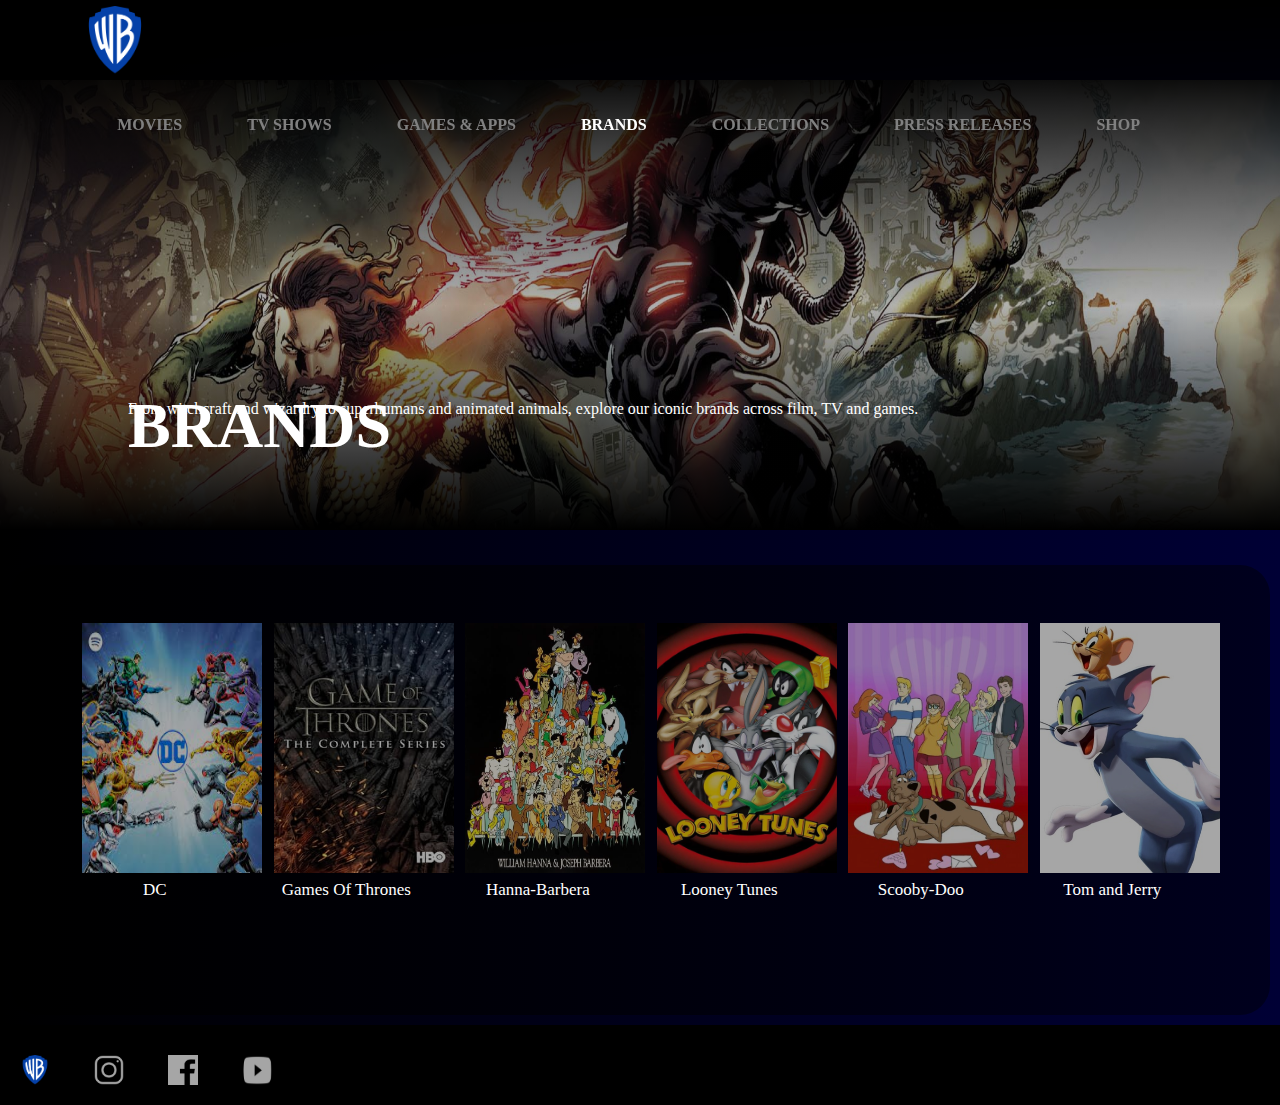
==== brands.html @ 33ad989e "assignment submission" ====
<!doctype html>
<html lang="en">
	<head>
		<meta charset="UTF-8">
		<meta http-equiv="X-UA Compatible" content="IE=edge">
		<meta name="author" content= "Lawrence Bray">
		<meta name= "description" content= "Home of Warner Bros Movies, TV Shows and Video Games including Harry Potter, DC Comics and more!">
		<title>WarnerBros.com | Brands</title>
		<link rel="icon" href="Warner_Bros._(2019)_logo.svg.png"
		type="image/x-icon">
		<link rel="stylesheet" href="presentation2.css">
	</head>
	<body>
		<nav>
			<li><a href="index.html"><img src="Warner_Bros._(2020)_logo.svg.png"></a>
				<ul>	
				    <li><a href="movies.html">MOVIES</a>
					<li><a href="tvshows.html">TV SHOWS</a>
					<li><a href="games&apps.html">GAMES & APPS</a>
					<li><a class="active" href="brands.html">BRANDS</a>
					<li><a href="collections.html">COLLECTIONS</a>
					<li><a href="pressreleases.html">PRESS RELEASES</a>
					<li><a href="shop.html">SHOP</a>
				</ul>
			</nav>
			<header>
			<img src="banner.jpg" alt="shazam! fury of the gods">
			
			<section>
			<h1 style="filter:brightness(100%);">BRANDS</h1>
			<p>From witchcraft and wizardry to superhumans and animated animals, explore our iconic brands across film, TV and games.</p>
			</section>
			</header>
			
		<article style="height:450px;">
		
			<figure>
				<a href="index.html"><img src="dc.jpg"class="image"></a>
				<figcaption>DC</figcaption>
				</figure>
				<figure>
				<a href="index.html"><img src="game of thrones.jpg" class="image"></a>
				<figcaption>Games Of Thrones</figcaption>
				</figure>
				<figure>
				<a href="index.html"><img src="hanna_barbera_characters.jpg" class="image"></a>
				<figcaption>Hanna-Barbera</figcaption>
				</figure>
				<figure>
				<a href="index.html"><img src="Looney_Tunes_TV_Series-292381073-large.jpg" class="image"></a>
				<figcaption>Looney Tunes</figcaption>
				</figure>
				<figure>
				<a href="index.html"><img src="scooby doo.jpg" class="image"></a>
				<figcaption>Scooby-Doo</figcaption>
				</figure>
				<figure>
				<a href="index.html"><img src="tom-jerry-7636054-normal.jpg" class="image"></a>
				<figcaption>Tom and Jerry</figcaption>
				</figure>
		</article>
	</body>
	<footer>
		<img style="filter:brightness(100%);" src="Warner_Bros._(2020)_logo.svg.png" class="image"></a>
		<a href="https://www.instagram.com/warnerbrosentertainment/"><img src="white-instagram-logo-png-transparent.png" class="image"></a>
		<a href="https://www.facebook.com/warnerbrosent/"><img src="facebook logo.png" class="image"></a>
		<a href="https://www.youtube.com/user/WarnerBrosPictures/"><img src="youtube logo.png" class="image"></a>
		
	</footer>
</html>
---- presentation2.css ----
* {
	padding: 0px;
	margin: 0;
	text-decoration: none;
	list-style: none;
	box-sizing: border-box;
	font-weight:none;
}
body{
	top:80px;
	font-family: Rockwell Condensed;
	width: 100%;
	height: 100vh;
	background-image: linear-gradient(to right, #000, #000035);
	background-size: 100%;
	background-position: absolute;
	position: relative;
}
nav img{
	width: 70px;
	height: 75px;
	padding: 3px;
	margin: 3px 80px;
	}
header {
  position: relative;
}
header img {
  display: block;
  width: 100%;
  height: 450px;
  margin-bottom: 35px;
}
section .button{
	display: flex;
	position:absolute;
	top:375px;
	left:23%;
	border-radius:30%;
	height:50px;
	width:100px;
	background-color: rgba(0, 0, 0, 0.2);
	border: 1px solid white;
	justify-content: center;
	color:white;
	align-items:center;
	
}
section{
  position: absolute;
  top: 0;
  left: 0;
  width: 100%;
  height: 100%;
  background-image: linear-gradient(to bottom, rgba(0, 0, 0, 0.95), rgba(0, 0, 0, 0.3), rgba(0, 0, 0, 1));
}
nav{
	background: black;
	height: 80px;
	position: fixed;
	z-index:9999;
	width:100%;
	top:0;
	background:linear-gradient(to bottom, rgba(0,0,0,1), rgba(0,0,0,0.85));
}
 ul{
	float: right;
	margin-right: 80px;
	
}
nav ul li{
	display: inline-block;
	line-height: 80px;
	margin: 0 5px;
	
}
nav ul li a{
	color: white;
	filter: brightness(50%);
	font-weight: bold;
	padding-right: 55px;		
}
nav a:hover{
	filter: brightness(100%);
	transition: 0.3s;	
}
nav a.active {
  filter:brightness(100%);
  color: white;
}
nav img:hover{
	width:73px;
	height:78px;
	transition: .3s;
}
section .button:hover{
	background-color:white;
	text-align:center;
	border: 3px solid #000040; 
	color:#000020;
	
}
section p{
	color:white;
	position:absolute;
	margin-left:10%;
	margin-top:25%;
	font-size:12pt;
	font-family:Daytona Condensed Light;
}
h1{
	color:white;
	position:absolute;
	bottom:15%;
	left:10%;
	font-size: 48pt;
	filter:brightness:(100%);
	
}
h1:hover{
	filter: brightness(50%);
	transition:filter 0.4s ease;
}
h2{
	color:white;
	padding-top: 50px;
	margin-left:50px;
}
article{
	margin-bottom:10px;
	height: 1200px;
	margin-right: 10px;
	margin-left: 10px;
	background: linear-gradient(to right, rgba(0,0,0,0.97),rgba(0,0,20,0.7));
	border-radius:30px;	
}
article figure{
	box-sizing: border-box;
}
figcaption{
	color:white;
	font-size: 17px;
	margin-left:37%;
	width:80%;
	text-align:center;
	
}
figure{
	float: left;
	width:15.2%;
	padding:5px;
}
figure img{
	width: 180px;
	height: 300px;
	padding-top: 50px;
	margin: 3px 37%;
	color:white;
}
.image {
  transition: filter 0.4s ease;
  filter: brightness(65%);
}

.image:hover {
  filter: brightness(100%);

}
footer{
	background: black;
	height:80px;
	bottom:0;
	
}
footer img{
	
	height:30px;
	width:30px;
	margin-left:20px;
	margin-top:30px;
	margin-right:20px;
	display:inline-block;
}
footer p {
	color:white;
	font-size: 10px;
	text-align:center;
}
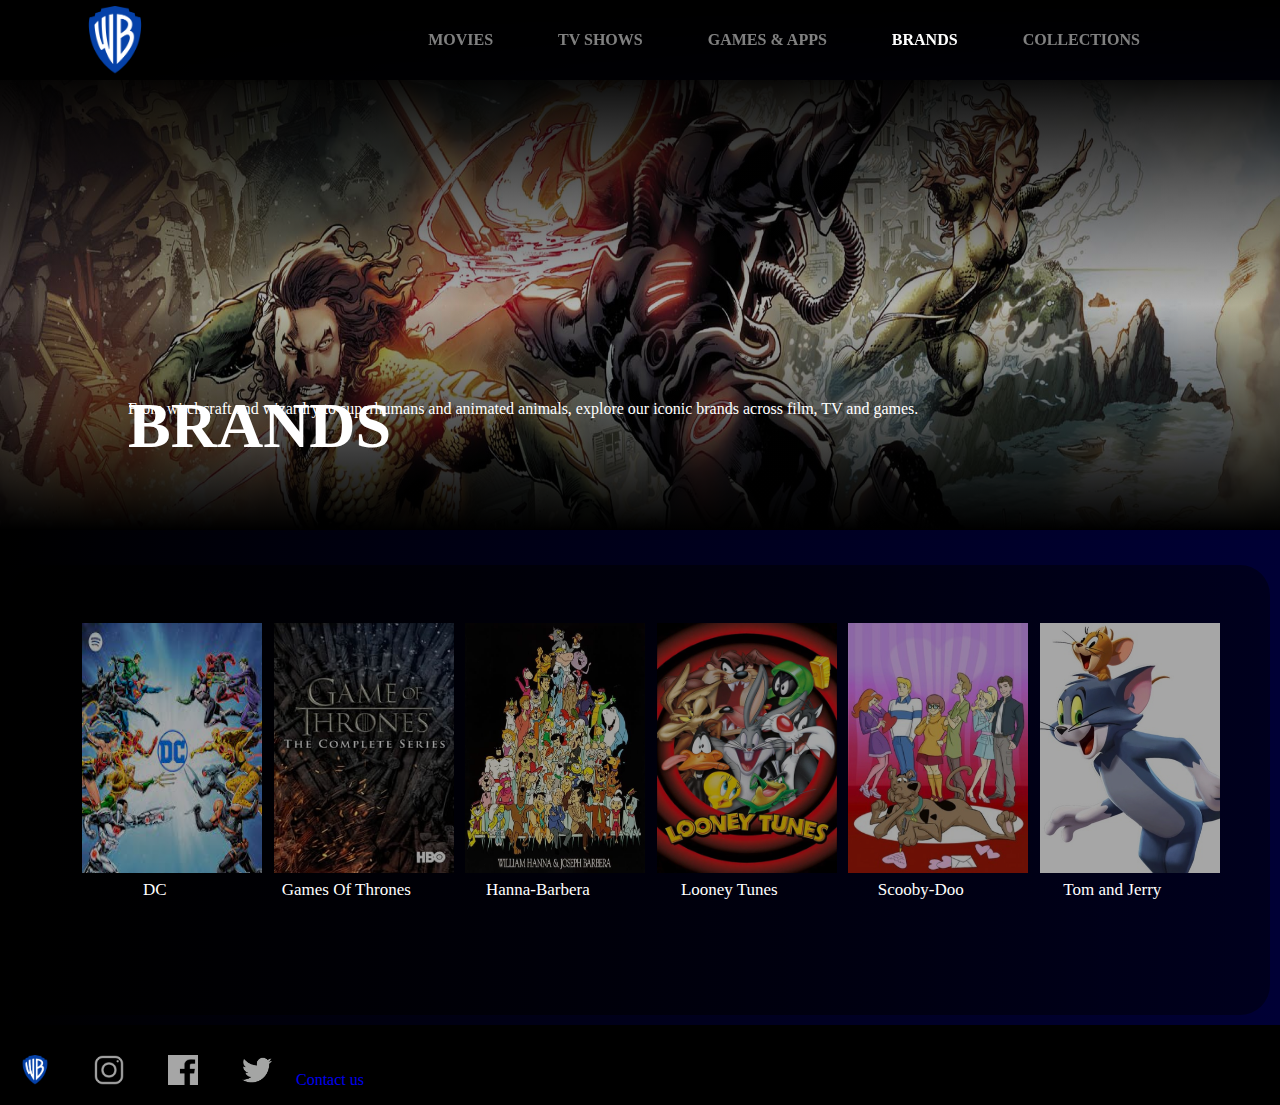
==== commit 01d6b35a: "Update brands.html" ====
--- a/brands.html
+++ b/brands.html
@@ -19,8 +19,7 @@
 					<li><a href="games&apps.html">GAMES & APPS</a>
 					<li><a class="active" href="brands.html">BRANDS</a>
 					<li><a href="collections.html">COLLECTIONS</a>
-					<li><a href="pressreleases.html">PRESS RELEASES</a>
-					<li><a href="shop.html">SHOP</a>
+					
 				</ul>
 			</nav>
 			<header>
@@ -62,9 +61,9 @@
 	</body>
 	<footer>
 		<img style="filter:brightness(100%);" src="Warner_Bros._(2020)_logo.svg.png" class="image"></a>
-		<a href="https://www.instagram.com/warnerbrosentertainment/"><img src="white-instagram-logo-png-transparent.png" class="image"></a>
+		<a href="https://www.instagram.com/warnerbrosentertainment/"><img src="white-instagram-logo-png-transparent.png"class="image"></a>
 		<a href="https://www.facebook.com/warnerbrosent/"><img src="facebook logo.png" class="image"></a>
-		<a href="https://www.youtube.com/user/WarnerBrosPictures/"><img src="youtube logo.png" class="image"></a>
-		
+		<a href="https://twitter.com/Warnerbros/"><img src="twitter.png" class="image"></a>
+		<a href="contactus.html">Contact us</a>
 	</footer>
-</html>  +</html>  
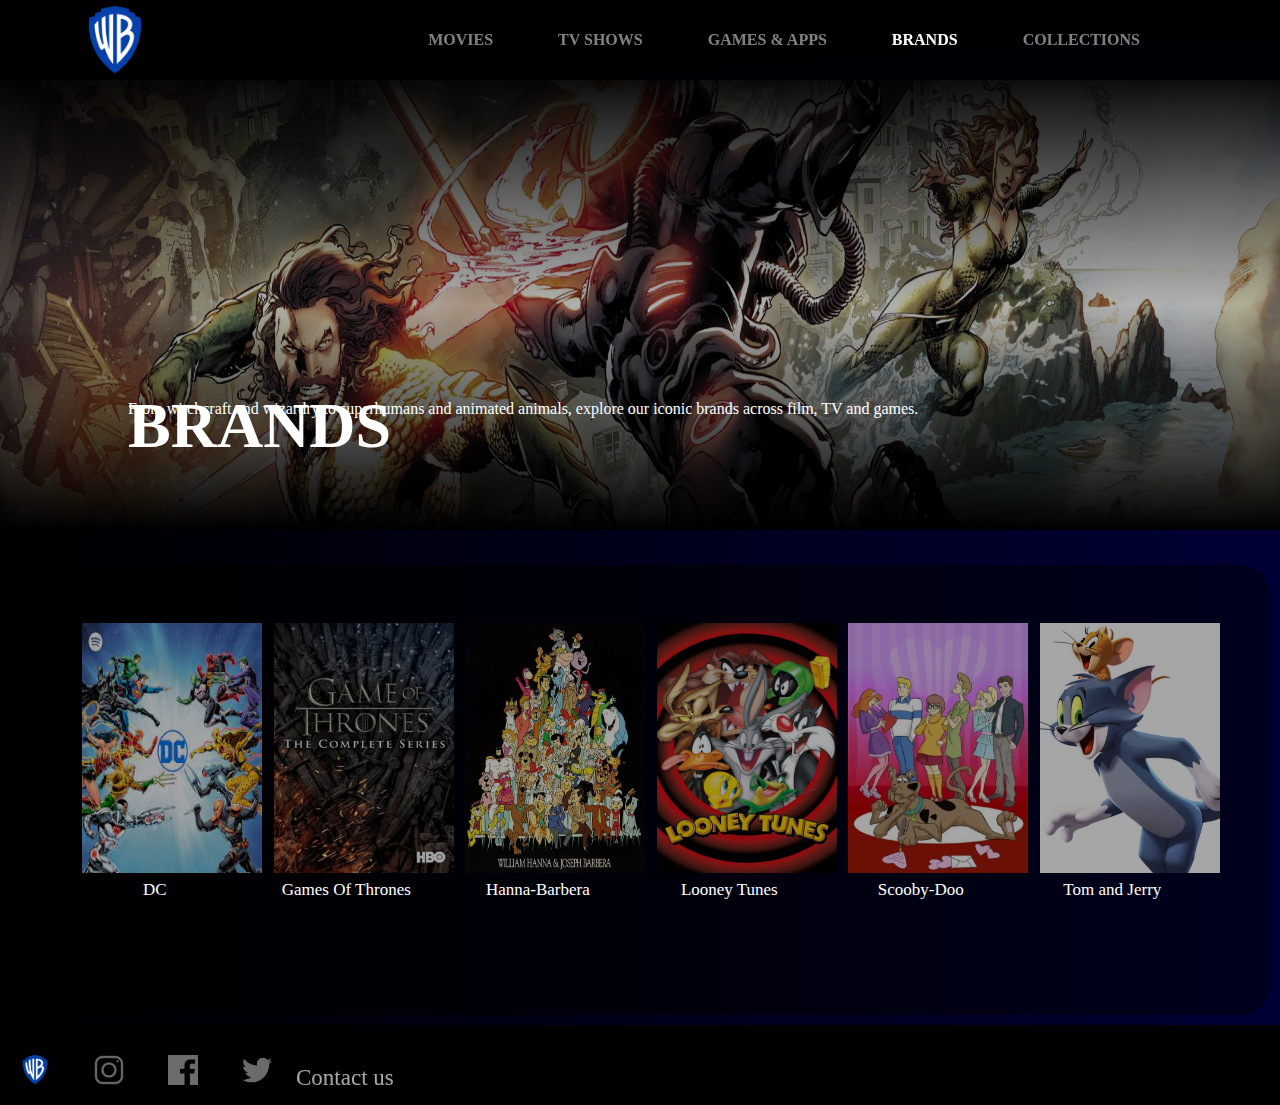
==== commit be667205: "assignment submission" ====
--- a/brands.html
+++ b/brands.html
@@ -8,7 +8,7 @@
 		<title>WarnerBros.com | Brands</title>
 		<link rel="icon" href="Warner_Bros._(2019)_logo.svg.png"
 		type="image/x-icon">
-		<link rel="stylesheet" href="presentation2.css">
+		<link rel="stylesheet" href="presentation3.css">
 	</head>
 	<body>
 		<nav>
@@ -24,7 +24,6 @@
 			</nav>
 			<header>
 			<img src="banner.jpg" alt="shazam! fury of the gods">
-			
 			<section>
 			<h1 style="filter:brightness(100%);">BRANDS</h1>
 			<p>From witchcraft and wizardry to superhumans and animated animals, explore our iconic brands across film, TV and games.</p>
@@ -58,12 +57,17 @@
 				<figcaption>Tom and Jerry</figcaption>
 				</figure>
 		</article>
+		<footer>
+			<img style="filter:brightness(100%);" src="Warner_Bros._(2020)_logo.svg.png" class="image"></a>
+			<a href="https://www.instagram.com/warnerbrosentertainment/"><img src="white-instagram-logo-png-transparent.png"class="image"></a>
+			<a href="https://www.facebook.com/warnerbrosent/"><img src="facebook logo.png" class="image"></a>
+			<a href="https://twitter.com/Warnerbros/"><img src="twitter.png" class="image"></a>
+			<a href="contactus.html">Contact us</a>
+		</footer>
 	</body>
-	<footer>
-		<img style="filter:brightness(100%);" src="Warner_Bros._(2020)_logo.svg.png" class="image"></a>
-		<a href="https://www.instagram.com/warnerbrosentertainment/"><img src="white-instagram-logo-png-transparent.png"class="image"></a>
-		<a href="https://www.facebook.com/warnerbrosent/"><img src="facebook logo.png" class="image"></a>
-		<a href="https://twitter.com/Warnerbros/"><img src="twitter.png" class="image"></a>
-		<a href="contactus.html">Contact us</a>
-	</footer>
+
+	
 </html>  
+
+	  
+
--- a/presentation3.css
+++ b/presentation3.css
@@ -0,0 +1,194 @@
+* {
+	padding: 0px;
+	margin: 0;
+	text-decoration: none;
+	list-style: none;
+	box-sizing: border-box;
+	font-weight:none;
+}
+body{
+	top:80px;
+	font-family: Rockwell Condensed;
+	width: 100%;
+	height: 100vh;
+	background-image: linear-gradient(to right, #000, #000035);
+	background-size: 100%;
+	background-position: absolute;
+	position: relative;
+}
+nav img{
+	width: 70px;
+	height: 75px;
+	padding: 3px;
+	margin: 3px 80px;
+	}
+header {
+  position: relative;
+}
+header img {
+  display: block;
+  width: 100%;
+  height: 450px;
+  margin-bottom: 35px;
+}
+section .button{
+	display: flex;
+	position:absolute;
+	top:375px;
+	left:23%;
+	border-radius:30%;
+	height:50px;
+	width:100px;
+	background-color: rgba(0, 0, 0, 0.2);
+	border: 1px solid white;
+	justify-content: center;
+	color:white;
+	align-items:center;
+	
+}
+section{
+  position: absolute;
+  top: 0;
+  left: 0;
+  width: 100%;
+  height: 100%;
+  background-image: linear-gradient(to bottom, rgba(0, 0, 0, 0.95), rgba(0, 0, 0, 0.3), rgba(0, 0, 0, 1));
+}
+nav{
+	background: black;
+	height: 80px;
+	position: fixed;
+	z-index:9999;
+	width:100%;
+	top:0;
+	background:linear-gradient(to bottom, rgba(0,0,0,1), rgba(0,0,0,0.85));
+}
+ ul{
+	float: right;
+	margin-right: 80px;
+	
+}
+nav ul li{
+	display: inline-block;
+	line-height: 80px;
+	margin: 0 5px;
+	
+}
+nav ul li a{
+	color: white;
+	filter: brightness(50%);
+	font-weight: bold;
+	padding-right: 55px;		
+}
+nav a:hover{
+	filter: brightness(100%);
+	transition: 0.3s;	
+}
+nav a.active {
+  filter:brightness(100%);
+  color: white;
+}
+nav img:hover{
+	width:73px;
+	height:78px;
+	transition: .3s;
+}
+section .button:hover{
+	background-color:white;
+	text-align:center;
+	border: 3px solid #000040; 
+	color:#000020;
+	
+}
+section p{
+	color:white;
+	position:absolute;
+	margin-left:10%;
+	margin-top:25%;
+	font-size:12pt;
+	font-family:Century Schoolbook;
+}
+h1{
+	color:white;
+	position:absolute;
+	bottom:15%;
+	left:10%;
+	font-size: 48pt;
+	filter:brightness:(100%);
+	
+}
+h1:hover{
+	filter: brightness(50%);
+	transition:filter 0.4s ease;
+}
+h2{
+	color:white;
+	padding-top: 50px;
+	margin-left:50px;
+}
+article{
+	margin-bottom:10px;
+	height: 850px;
+	margin-right: 10px;
+	margin-left: 10px;
+	background: linear-gradient(to right, rgba(0,0,0,0.97),rgba(0,0,20,0.7));
+	border-radius:30px;	
+}
+article figure{
+	box-sizing: border-box;
+}
+figcaption{
+	color:white;
+	font-size: 17px;
+	margin-left:37%;
+	width:80%;
+	text-align:center;
+	
+}
+figure{
+	float: left;
+	width:15.2%;
+	padding:5px;
+}
+figure img{
+	width: 180px;
+	height: 300px;
+	padding-top: 50px;
+	margin: 3px 37%;
+	color:white;
+}
+.image {
+  transition: filter 0.4s ease;
+  filter: brightness(65%);
+}
+
+.image:hover {
+  filter: brightness(100%);
+
+}
+footer{
+	background: black;
+	height:80px;
+	bottom:0;
+	
+}
+footer img{
+	
+	height:30px;
+	width:30px;
+	margin-left:20px;
+	margin-top:30px;
+	margin-right:20px;
+	display:inline-block;
+}
+footer a {
+	filter:brightness(65%);
+	transition:0.4s ease;
+	color:white;
+	font-size: 23px;
+	font-family:Century Schoolbook;
+}
+footer a:hover{
+	filter:brightness(100%);
+}
+
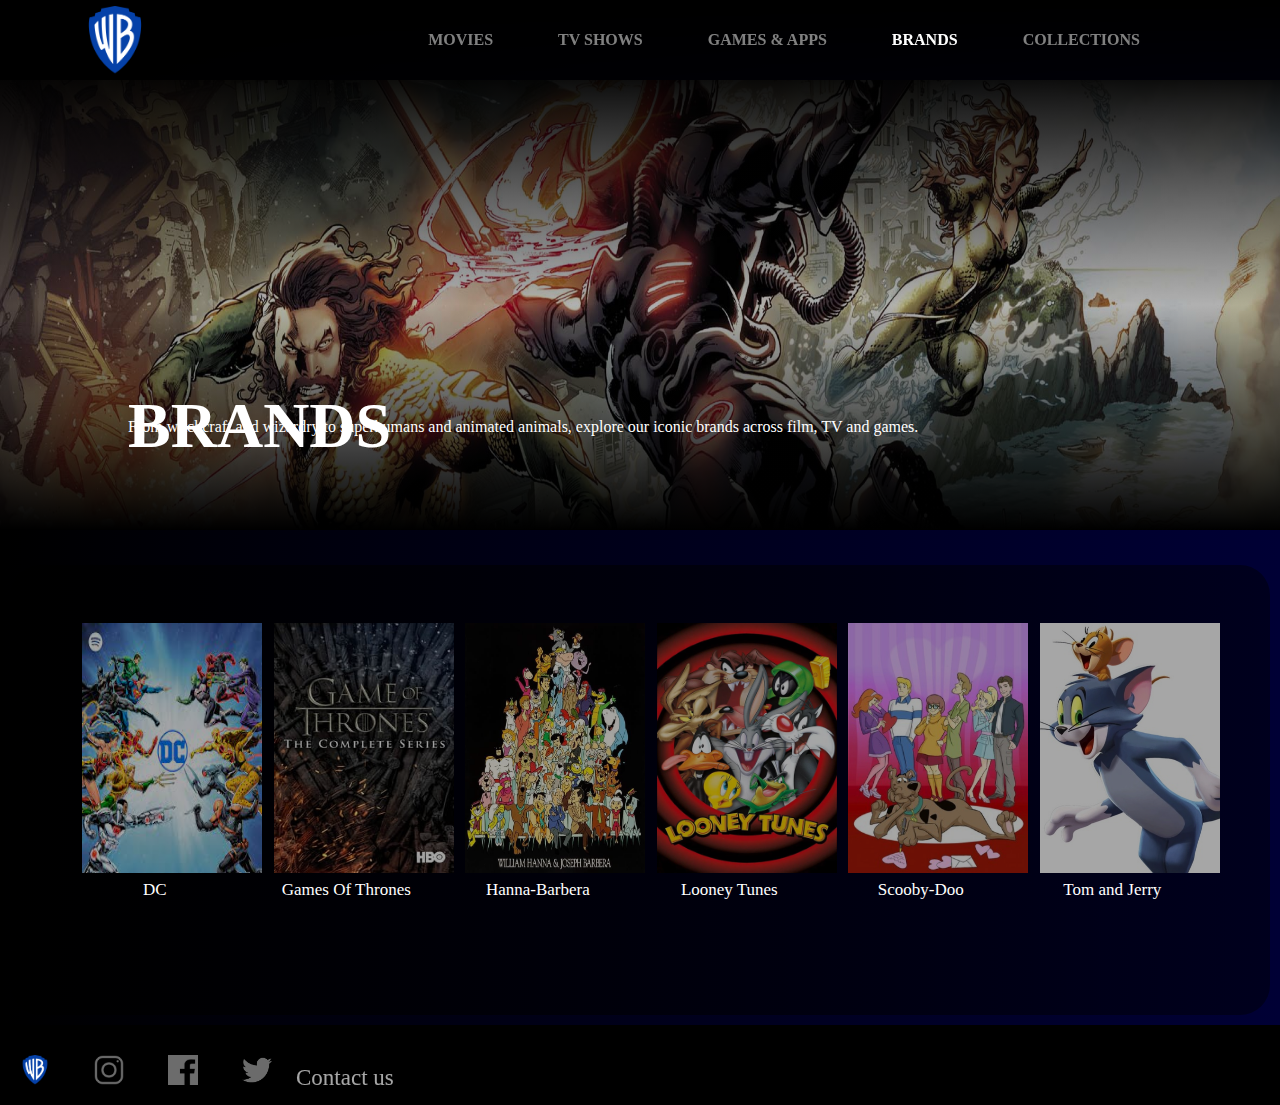
==== commit 626317a1: "assignment submission" ====
--- a/brands.html
+++ b/brands.html
@@ -26,6 +26,7 @@
 			<img src="banner.jpg" alt="shazam! fury of the gods">
 			<section>
 			<h1 style="filter:brightness(100%);">BRANDS</h1>
+			<br>
 			<p>From witchcraft and wizardry to superhumans and animated animals, explore our iconic brands across film, TV and games.</p>
 			</section>
 			</header>
